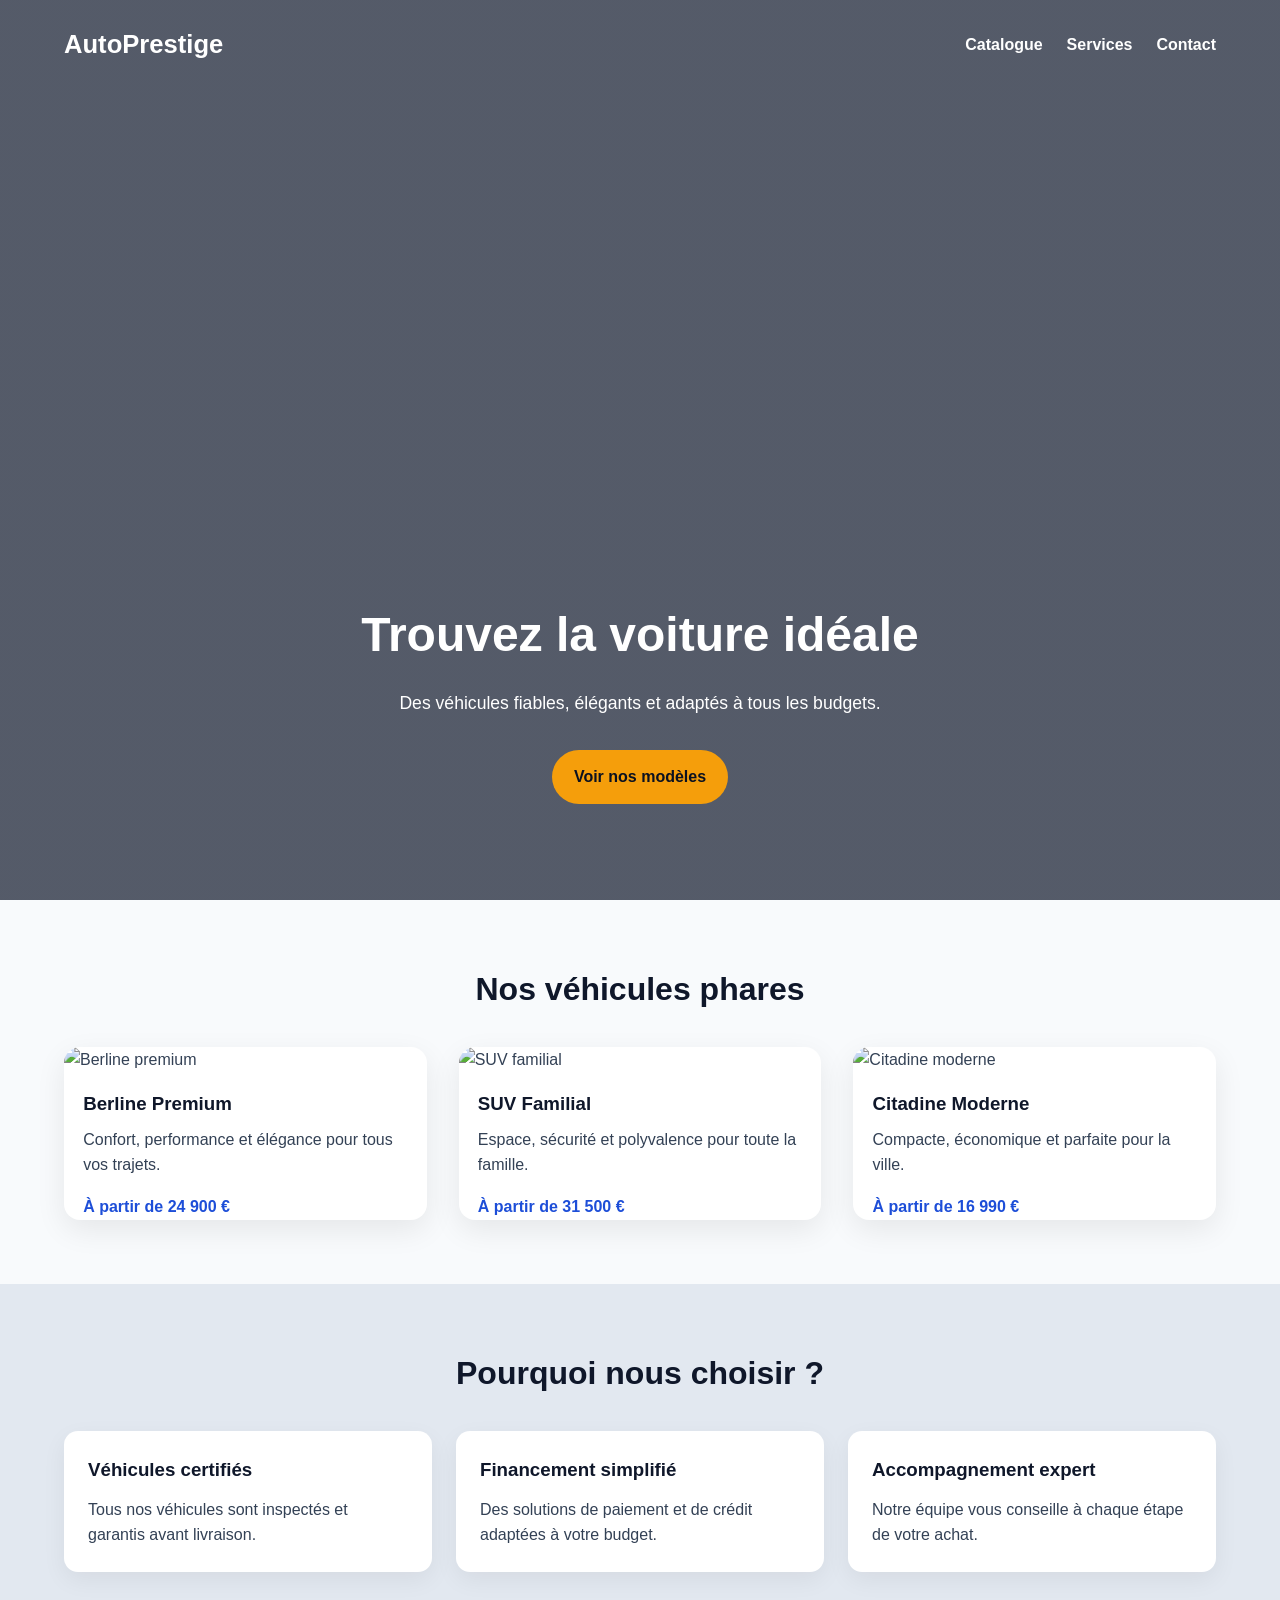
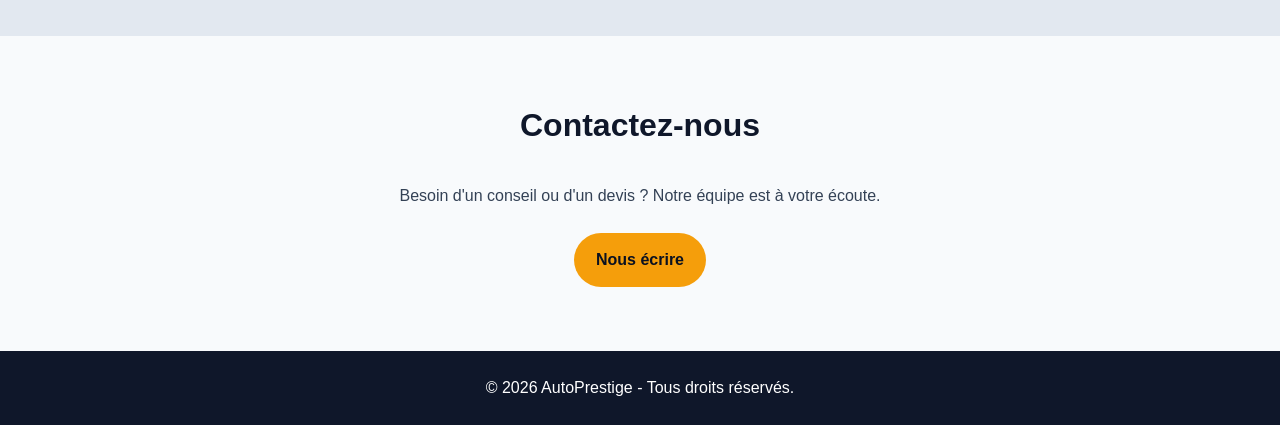
==== index.html @ ef95cc03 "Initialiser le site vitrine statique de vente de voitures" ====
<!DOCTYPE html>
<html lang="fr">
<head>
  <meta charset="UTF-8" />
  <meta name="viewport" content="width=device-width, initial-scale=1.0" />
  <title>AutoPrestige - Vente de voitures</title>
  <link rel="stylesheet" href="style.css" />
</head>
<body>
  <header class="hero">
    <nav class="navbar">
      <div class="logo">AutoPrestige</div>
      <ul class="nav-links">
        <li><a href="#catalogue">Catalogue</a></li>
        <li><a href="#services">Services</a></li>
        <li><a href="#contact">Contact</a></li>
      </ul>
    </nav>

    <div class="hero-content">
      <h1>Trouvez la voiture idéale</h1>
      <p>Des véhicules fiables, élégants et adaptés à tous les budgets.</p>
      <a href="#catalogue" class="btn">Voir nos modèles</a>
    </div>
  </header>

  <main>
    <section id="catalogue" class="section">
      <h2>Nos véhicules phares</h2>
      <div class="cards">
        <article class="card">
          <img src="https://images.unsplash.com/photo-1503376780353-7e6692767b70?auto=format&fit=crop&w=900&q=80" alt="Berline premium" />
          <h3>Berline Premium</h3>
          <p>Confort, performance et élégance pour tous vos trajets.</p>
          <span class="price">À partir de 24 900 €</span>
        </article>

        <article class="card">
          <img src="https://images.unsplash.com/photo-1494976388531-d1058494cdd8?auto=format&fit=crop&w=900&q=80" alt="SUV familial" />
          <h3>SUV Familial</h3>
          <p>Espace, sécurité et polyvalence pour toute la famille.</p>
          <span class="price">À partir de 31 500 €</span>
        </article>

        <article class="card">
          <img src="https://images.unsplash.com/photo-1553440569-bcc63803a83d?auto=format&fit=crop&w=900&q=80" alt="Citadine moderne" />
          <h3>Citadine Moderne</h3>
          <p>Compacte, économique et parfaite pour la ville.</p>
          <span class="price">À partir de 16 990 €</span>
        </article>
      </div>
    </section>

    <section id="services" class="section alt">
      <h2>Pourquoi nous choisir ?</h2>
      <div class="features">
        <div class="feature">
          <h3>Véhicules certifiés</h3>
          <p>Tous nos véhicules sont inspectés et garantis avant livraison.</p>
        </div>
        <div class="feature">
          <h3>Financement simplifié</h3>
          <p>Des solutions de paiement et de crédit adaptées à votre budget.</p>
        </div>
        <div class="feature">
          <h3>Accompagnement expert</h3>
          <p>Notre équipe vous conseille à chaque étape de votre achat.</p>
        </div>
      </div>
    </section>

    <section id="contact" class="section contact">
      <h2>Contactez-nous</h2>
      <p>Besoin d'un conseil ou d'un devis ? Notre équipe est à votre écoute.</p>
      <a href="mailto:contact@autoprestige.fr" class="btn">Nous écrire</a>
    </section>
  </main>

  <footer class="footer">
    <p>&copy; 2026 AutoPrestige - Tous droits réservés.</p>
  </footer>
</body>
</html>
---- style.css ----
:root {
  --primary: #0f172a;
  --secondary: #1d4ed8;
  --accent: #f59e0b;
  --light: #f8fafc;
  --dark: #0b1120;
  --text: #334155;
  --white: #ffffff;
}

* {
  margin: 0;
  padding: 0;
  box-sizing: border-box;
}

body {
  font-family: Arial, sans-serif;
  color: var(--text);
  background: var(--light);
  line-height: 1.6;
}

.hero {
  min-height: 100vh;
  background: linear-gradient(rgba(15, 23, 42, 0.7), rgba(15, 23, 42, 0.7)),
    url('https://images.unsplash.com/photo-1492144534655-ae79c964c9d7?auto=format&fit=crop&w=1600&q=80') center/cover no-repeat;
  color: var(--white);
  display: flex;
  flex-direction: column;
  justify-content: space-between;
}

.navbar {
  display: flex;
  justify-content: space-between;
  align-items: center;
  padding: 1.5rem 5%;
}

.logo {
  font-size: 1.6rem;
  font-weight: bold;
}

.nav-links {
  display: flex;
  list-style: none;
  gap: 1.5rem;
}

.nav-links a {
  color: var(--white);
  text-decoration: none;
  font-weight: 600;
}

.hero-content {
  text-align: center;
  padding: 4rem 5% 6rem;
}

.hero-content h1 {
  font-size: 3rem;
  margin-bottom: 1rem;
}

.hero-content p {
  max-width: 700px;
  margin: 0 auto 2rem;
  font-size: 1.1rem;
}

.btn {
  display: inline-block;
  background: var(--accent);
  color: var(--dark);
  padding: 0.9rem 1.4rem;
  border-radius: 999px;
  text-decoration: none;
  font-weight: bold;
}

.section {
  padding: 4rem 5%;
}

.section h2 {
  text-align: center;
  font-size: 2rem;
  margin-bottom: 2rem;
  color: var(--primary);
}

.cards {
  display: grid;
  grid-template-columns: repeat(auto-fit, minmax(250px, 1fr));
  gap: 2rem;
}

.card {
  background: var(--white);
  border-radius: 16px;
  overflow: hidden;
  box-shadow: 0 10px 30px rgba(0, 0, 0, 0.08);
}

.card img {
  width: 100%;
  height: 220px;
  object-fit: cover;
}

.card h3,
.card p,
.card .price {
  padding: 0 1.2rem;
}

.card h3 {
  margin: 1rem 0 0.5rem;
  color: var(--primary);
}

.card p {
  margin-bottom: 1rem;
}

.price {
  display: block;
  font-weight: bold;
  color: var(--secondary);
  padding-bottom: 1.5rem;
}

.alt {
  background: #e2e8f0;
}

.features {
  display: grid;
  grid-template-columns: repeat(auto-fit, minmax(220px, 1fr));
  gap: 1.5rem;
}

.feature {
  background: var(--white);
  padding: 1.5rem;
  border-radius: 14px;
  box-shadow: 0 8px 24px rgba(0, 0, 0, 0.06);
}

.feature h3 {
  margin-bottom: 0.75rem;
  color: var(--primary);
}

.contact {
  text-align: center;
}

.contact p {
  margin-bottom: 1.5rem;
}

.footer {
  text-align: center;
  padding: 1.5rem;
  background: var(--primary);
  color: var(--white);
}

@media (max-width: 768px) {
  .navbar {
    flex-direction: column;
    gap: 1rem;
  }

  .hero-content h1 {
    font-size: 2.2rem;
  }

  .nav-links {
    flex-wrap: wrap;
    justify-content: center;
  }
}
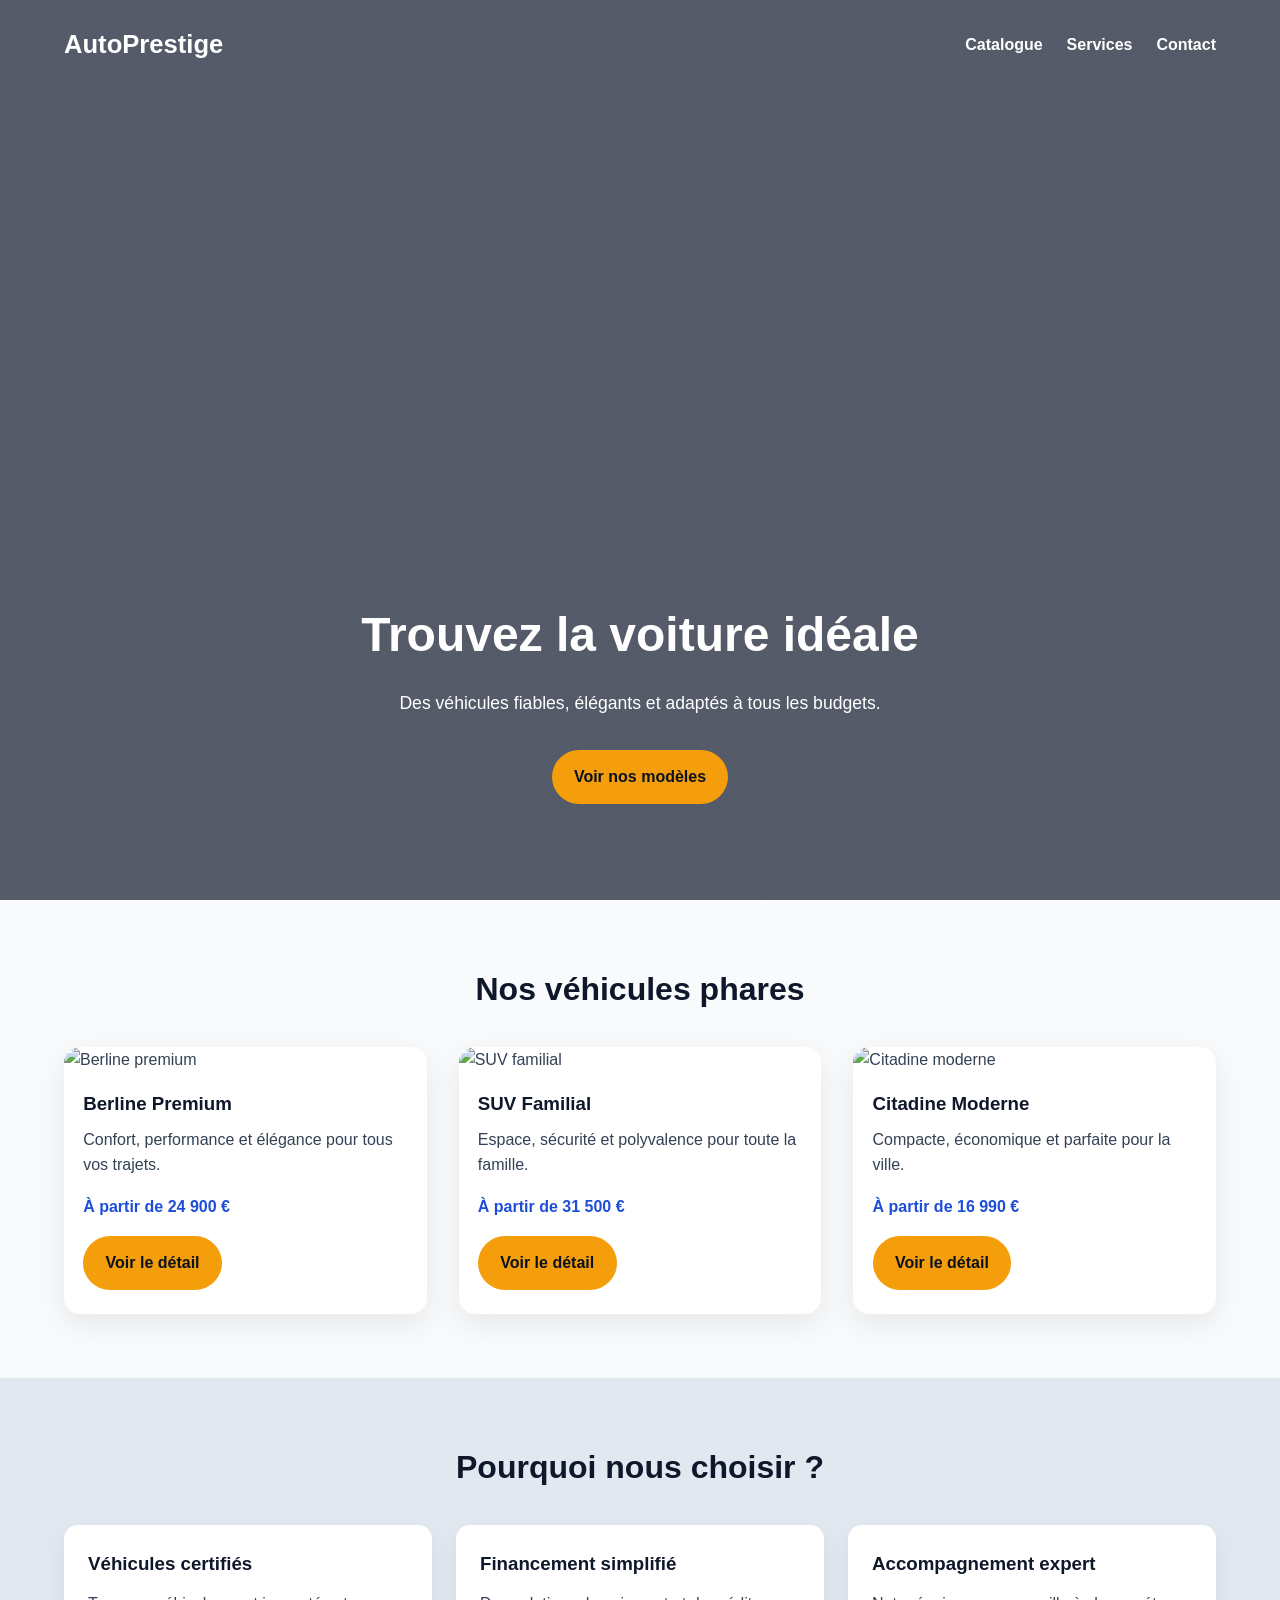
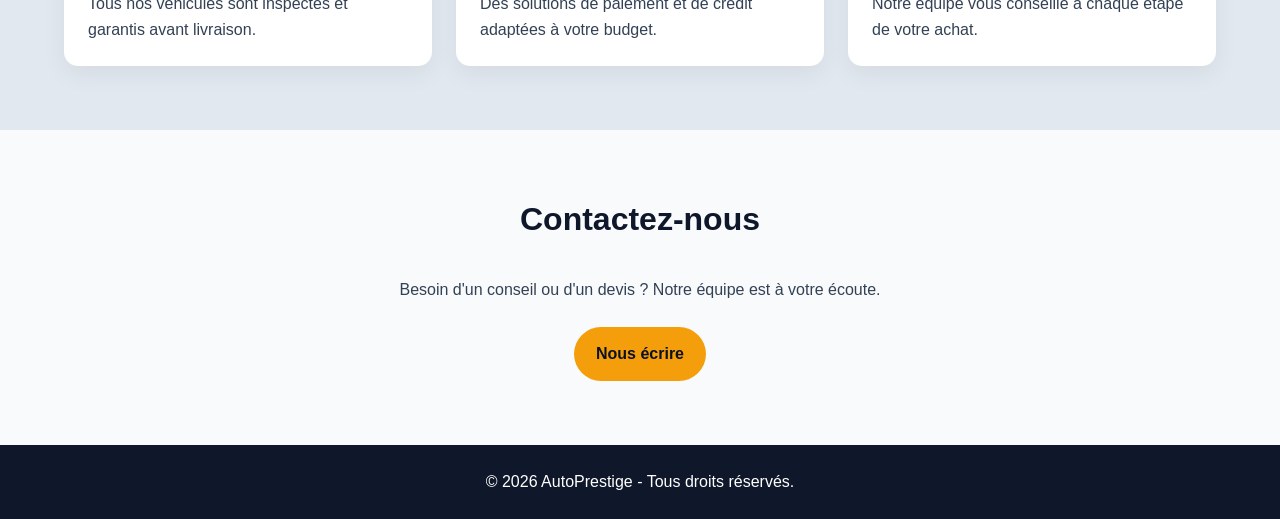
==== commit 037a35b3: "Add simple interactions and car detail page" ====
--- a/index.html
+++ b/index.html
@@ -10,6 +10,7 @@
   <header class="hero">
     <nav class="navbar">
       <div class="logo">AutoPrestige</div>
+      <button class="menu-toggle" aria-label="Ouvrir le menu">☰</button>
       <ul class="nav-links">
         <li><a href="#catalogue">Catalogue</a></li>
         <li><a href="#services">Services</a></li>
@@ -17,7 +18,7 @@
       </ul>
     </nav>
 
-    <div class="hero-content">
+    <div class="hero-content reveal">
       <h1>Trouvez la voiture idéale</h1>
       <p>Des véhicules fiables, élégants et adaptés à tous les budgets.</p>
       <a href="#catalogue" class="btn">Voir nos modèles</a>
@@ -25,7 +26,7 @@
   </header>
 
   <main>
-    <section id="catalogue" class="section">
+    <section id="catalogue" class="section reveal">
       <h2>Nos véhicules phares</h2>
       <div class="cards">
         <article class="card">
@@ -33,6 +34,7 @@
           <h3>Berline Premium</h3>
           <p>Confort, performance et élégance pour tous vos trajets.</p>
           <span class="price">À partir de 24 900 €</span>
+          <a href="voiture.html" class="btn card-btn">Voir le détail</a>
         </article>
 
         <article class="card">
@@ -40,6 +42,7 @@
           <h3>SUV Familial</h3>
           <p>Espace, sécurité et polyvalence pour toute la famille.</p>
           <span class="price">À partir de 31 500 €</span>
+          <a href="voiture.html" class="btn card-btn">Voir le détail</a>
         </article>
 
         <article class="card">
@@ -47,11 +50,12 @@
           <h3>Citadine Moderne</h3>
           <p>Compacte, économique et parfaite pour la ville.</p>
           <span class="price">À partir de 16 990 €</span>
+          <a href="voiture.html" class="btn card-btn">Voir le détail</a>
         </article>
       </div>
     </section>
 
-    <section id="services" class="section alt">
+    <section id="services" class="section alt reveal">
       <h2>Pourquoi nous choisir ?</h2>
       <div class="features">
         <div class="feature">
@@ -69,7 +73,7 @@
       </div>
     </section>
 
-    <section id="contact" class="section contact">
+    <section id="contact" class="section contact reveal">
       <h2>Contactez-nous</h2>
       <p>Besoin d'un conseil ou d'un devis ? Notre équipe est à votre écoute.</p>
       <a href="mailto:contact@autoprestige.fr" class="btn">Nous écrire</a>
@@ -79,5 +83,7 @@
   <footer class="footer">
     <p>&copy; 2026 AutoPrestige - Tous droits réservés.</p>
   </footer>
+
+  <script src="script.js"></script>
 </body>
 </html>
--- a/style.css
+++ b/style.css
@@ -14,6 +14,10 @@
   box-sizing: border-box;
 }
 
+html {
+  scroll-behavior: smooth;
+}
+
 body {
   font-family: Arial, sans-serif;
   color: var(--text);
@@ -36,11 +40,21 @@
   justify-content: space-between;
   align-items: center;
   padding: 1.5rem 5%;
+  position: relative;
 }
 
 .logo {
   font-size: 1.6rem;
   font-weight: bold;
+}
+
+.menu-toggle {
+  display: none;
+  background: transparent;
+  border: none;
+  color: var(--white);
+  font-size: 1.8rem;
+  cursor: pointer;
 }
 
 .nav-links {
@@ -79,6 +93,12 @@
   border-radius: 999px;
   text-decoration: none;
   font-weight: bold;
+  transition: transform 0.2s ease, opacity 0.2s ease;
+}
+
+.btn:hover {
+  transform: translateY(-2px);
+  opacity: 0.95;
 }
 
 .section {
@@ -103,6 +123,12 @@
   border-radius: 16px;
   overflow: hidden;
   box-shadow: 0 10px 30px rgba(0, 0, 0, 0.08);
+  transition: transform 0.25s ease, box-shadow 0.25s ease;
+}
+
+.card:hover {
+  transform: translateY(-8px);
+  box-shadow: 0 18px 40px rgba(0, 0, 0, 0.12);
 }
 
 .card img {
@@ -113,12 +139,15 @@
 
 .card h3,
 .card p,
-.card .price {
-  padding: 0 1.2rem;
+.card .price,
+.card .card-btn {
+  margin-left: 1.2rem;
+  margin-right: 1.2rem;
 }
 
 .card h3 {
-  margin: 1rem 0 0.5rem;
+  margin-top: 1rem;
+  margin-bottom: 0.5rem;
   color: var(--primary);
 }
 
@@ -130,7 +159,11 @@
   display: block;
   font-weight: bold;
   color: var(--secondary);
-  padding-bottom: 1.5rem;
+  margin-bottom: 1rem;
+}
+
+.card-btn {
+  margin-bottom: 1.5rem;
 }
 
 .alt {
@@ -170,18 +203,97 @@
   color: var(--white);
 }
 
+.reveal {
+  opacity: 0;
+  transform: translateY(24px);
+  transition: opacity 0.6s ease, transform 0.6s ease;
+}
+
+.reveal.visible {
+  opacity: 1;
+  transform: translateY(0);
+}
+
+.detail-page .hero {
+  min-height: 55vh;
+}
+
+.detail-container {
+  max-width: 1100px;
+  margin: 0 auto;
+  display: grid;
+  grid-template-columns: 1.2fr 1fr;
+  gap: 2rem;
+  align-items: start;
+}
+
+.detail-image img {
+  width: 100%;
+  border-radius: 18px;
+  box-shadow: 0 12px 30px rgba(0, 0, 0, 0.12);
+}
+
+.detail-info {
+  background: var(--white);
+  border-radius: 18px;
+  padding: 2rem;
+  box-shadow: 0 12px 30px rgba(0, 0, 0, 0.08);
+}
+
+.detail-info h2 {
+  text-align: left;
+  margin-bottom: 1rem;
+}
+
+.specs {
+  list-style: none;
+  margin: 1.5rem 0;
+}
+
+.specs li {
+  padding: 0.75rem 0;
+  border-bottom: 1px solid #e2e8f0;
+}
+
+.back-link {
+  display: inline-block;
+  margin-top: 1.5rem;
+  color: var(--secondary);
+  text-decoration: none;
+  font-weight: bold;
+}
+
+@media (max-width: 900px) {
+  .detail-container {
+    grid-template-columns: 1fr;
+  }
+}
+
 @media (max-width: 768px) {
+  .menu-toggle {
+    display: block;
+  }
+
   .navbar {
+    flex-wrap: wrap;
+    gap: 1rem;
+  }
+
+  .nav-links {
+    display: none;
+    width: 100%;
     flex-direction: column;
-    gap: 1rem;
+    align-items: center;
+    background: rgba(15, 23, 42, 0.95);
+    padding: 1rem 0;
+    border-radius: 12px;
+  }
+
+  .nav-links.open {
+    display: flex;
   }
 
   .hero-content h1 {
     font-size: 2.2rem;
   }
-
-  .nav-links {
-    flex-wrap: wrap;
-    justify-content: center;
-  }
-}
+}
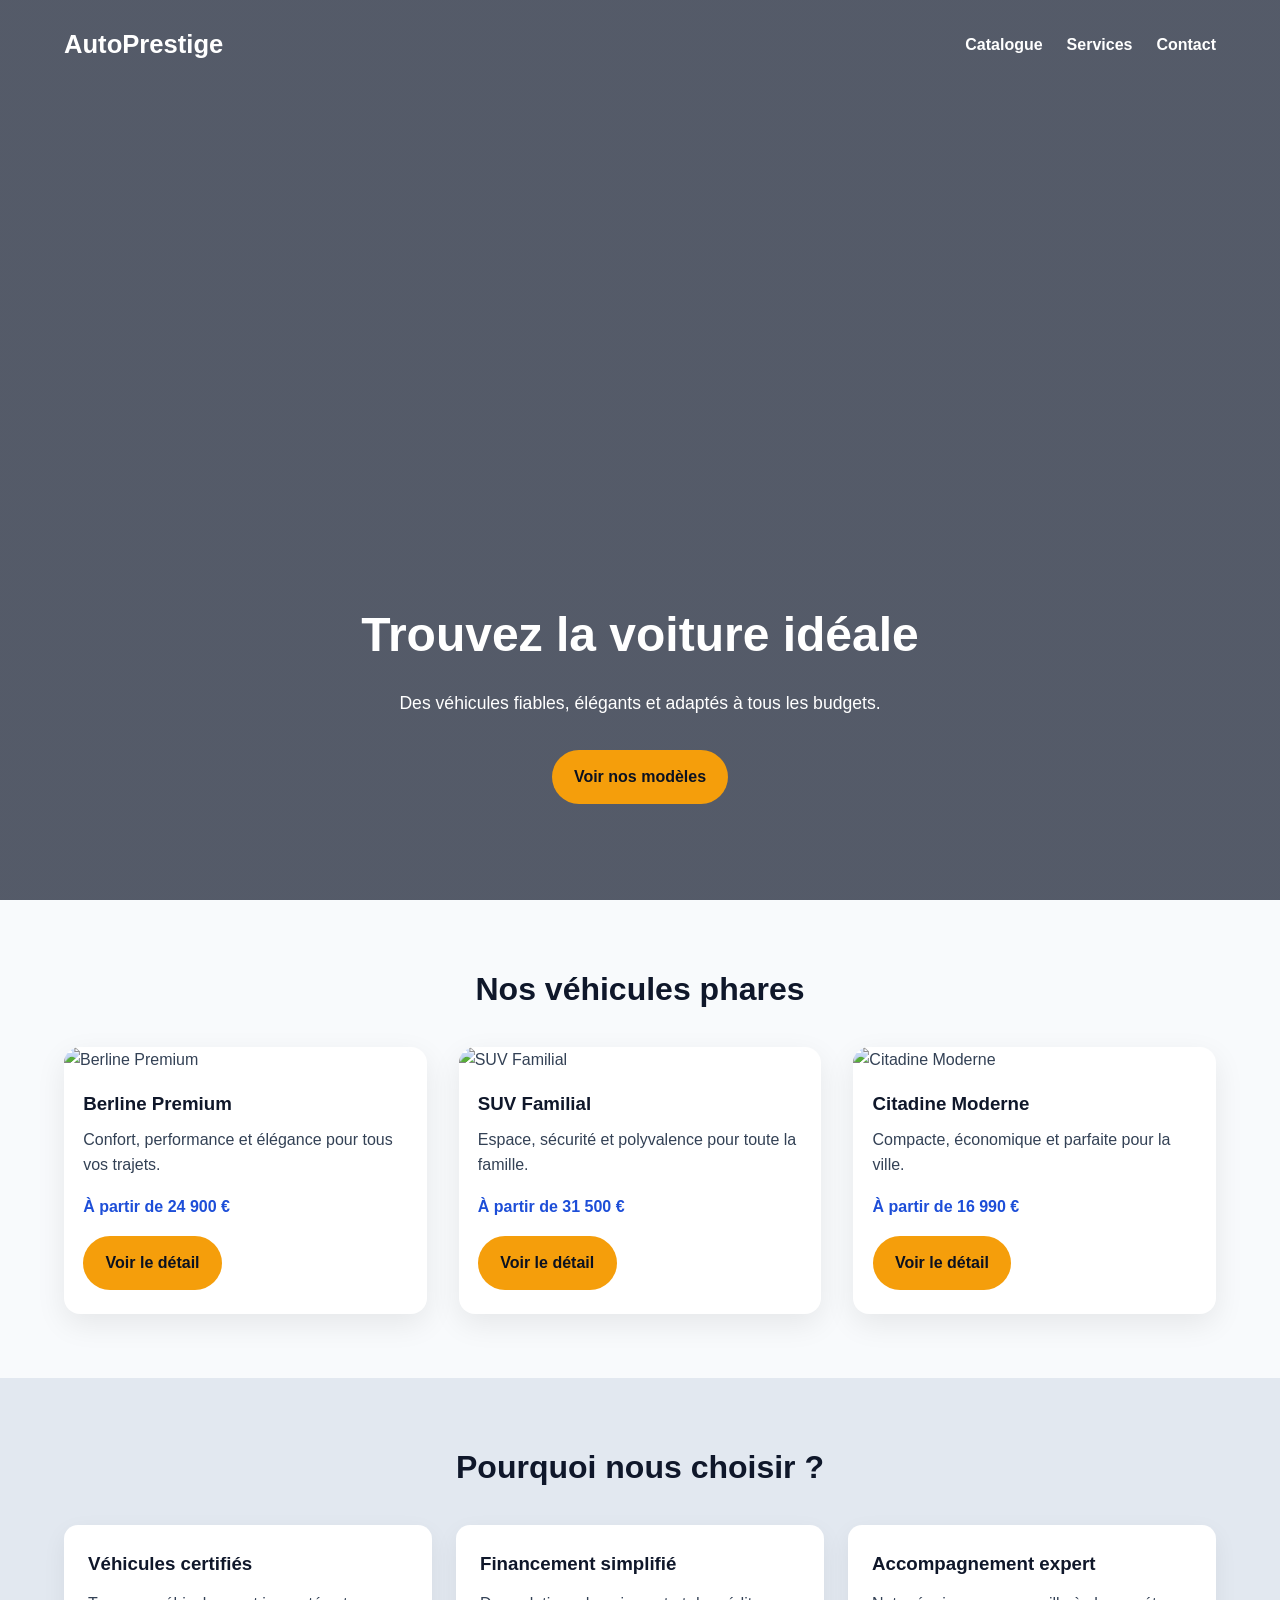
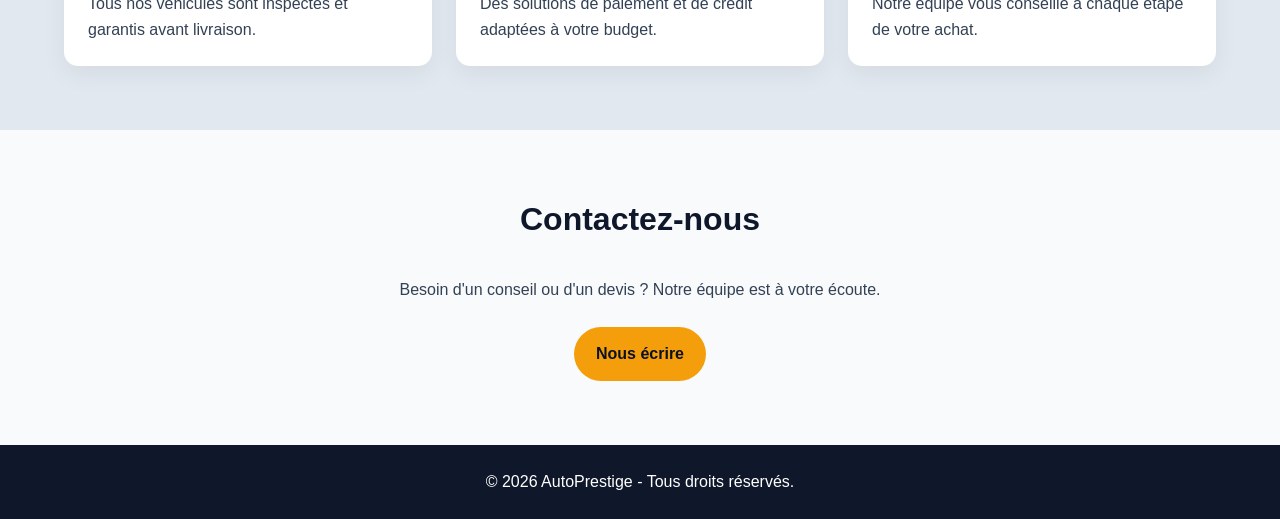
==== commit 86cea5cb: "Transform catalogue into dynamic JS cards and add per-car detail pages" ====
--- a/index.html
+++ b/index.html
@@ -28,31 +28,7 @@
   <main>
     <section id="catalogue" class="section reveal">
       <h2>Nos véhicules phares</h2>
-      <div class="cards">
-        <article class="card">
-          <img src="https://images.unsplash.com/photo-1503376780353-7e6692767b70?auto=format&fit=crop&w=900&q=80" alt="Berline premium" />
-          <h3>Berline Premium</h3>
-          <p>Confort, performance et élégance pour tous vos trajets.</p>
-          <span class="price">À partir de 24 900 €</span>
-          <a href="voiture.html" class="btn card-btn">Voir le détail</a>
-        </article>
-
-        <article class="card">
-          <img src="https://images.unsplash.com/photo-1494976388531-d1058494cdd8?auto=format&fit=crop&w=900&q=80" alt="SUV familial" />
-          <h3>SUV Familial</h3>
-          <p>Espace, sécurité et polyvalence pour toute la famille.</p>
-          <span class="price">À partir de 31 500 €</span>
-          <a href="voiture.html" class="btn card-btn">Voir le détail</a>
-        </article>
-
-        <article class="card">
-          <img src="https://images.unsplash.com/photo-1553440569-bcc63803a83d?auto=format&fit=crop&w=900&q=80" alt="Citadine moderne" />
-          <h3>Citadine Moderne</h3>
-          <p>Compacte, économique et parfaite pour la ville.</p>
-          <span class="price">À partir de 16 990 €</span>
-          <a href="voiture.html" class="btn card-btn">Voir le détail</a>
-        </article>
-      </div>
+      <div id="catalogue-cards" class="cards"></div>
     </section>
 
     <section id="services" class="section alt reveal">
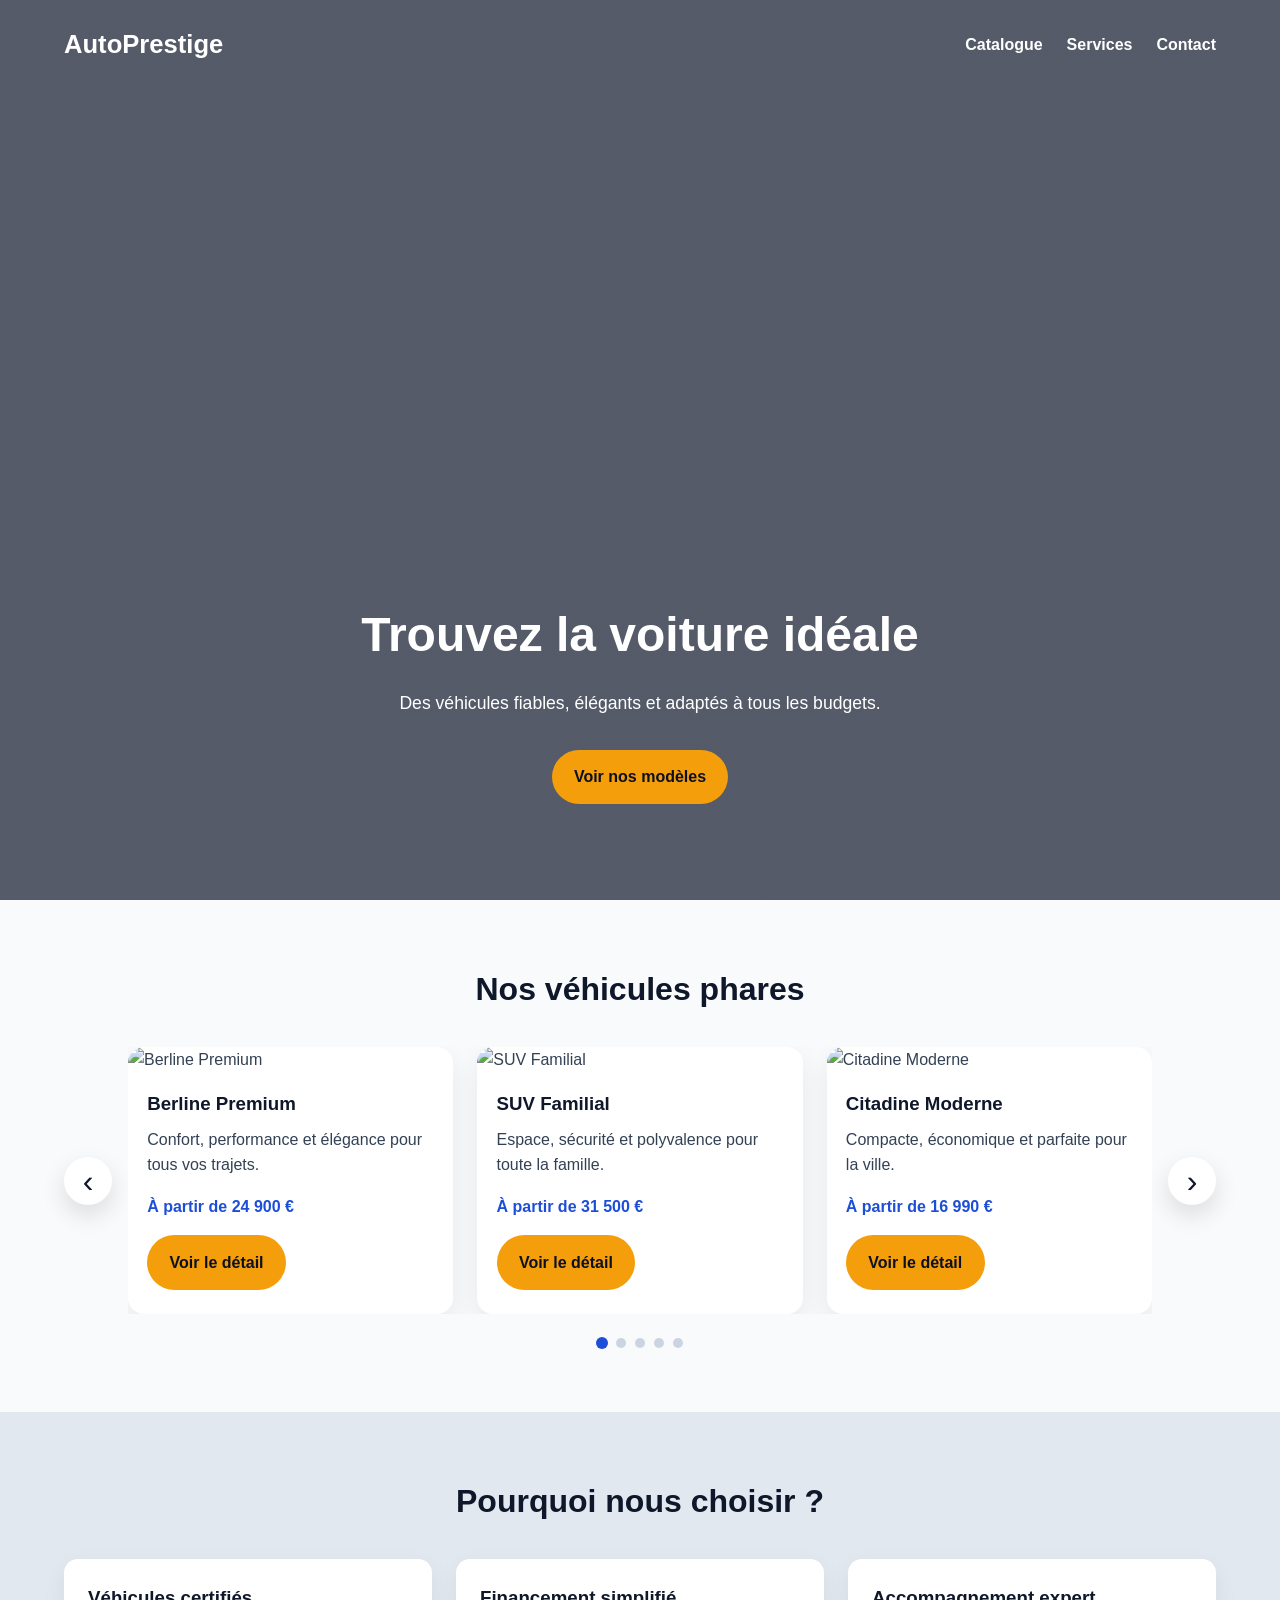
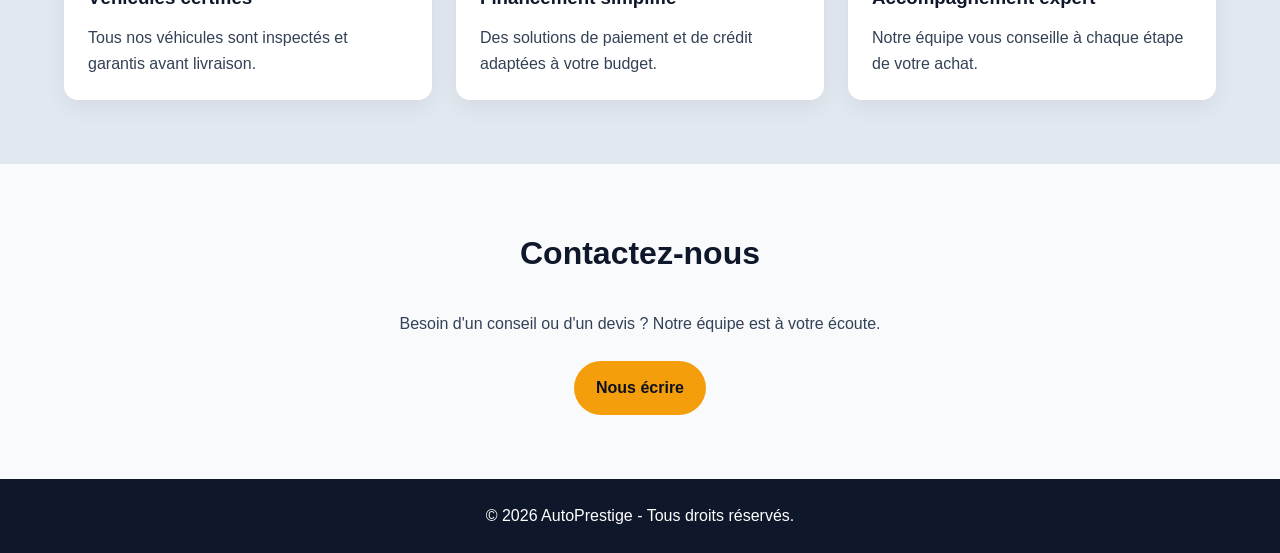
==== commit d484a974: "Ajoute un carousel fluide avec 7 véhicules phares et leurs pages de détail" ====
--- a/index.html
+++ b/index.html
@@ -28,7 +28,14 @@
   <main>
     <section id="catalogue" class="section reveal">
       <h2>Nos véhicules phares</h2>
-      <div id="catalogue-cards" class="cards"></div>
+      <div class="carousel">
+        <button class="carousel-btn carousel-btn-prev" aria-label="Véhicule précédent">‹</button>
+        <div class="carousel-track-wrapper">
+          <div id="catalogue-cards" class="carousel-track"></div>
+        </div>
+        <button class="carousel-btn carousel-btn-next" aria-label="Véhicule suivant">›</button>
+      </div>
+      <div id="carousel-dots" class="carousel-dots" aria-label="Navigation du carousel"></div>
     </section>
 
     <section id="services" class="section alt reveal">
--- a/style.css
+++ b/style.css
@@ -123,11 +123,11 @@
   border-radius: 16px;
   overflow: hidden;
   box-shadow: 0 10px 30px rgba(0, 0, 0, 0.08);
-  transition: transform 0.25s ease, box-shadow 0.25s ease;
+  transition: transform 0.35s ease, box-shadow 0.35s ease;
 }
 
 .card:hover {
-  transform: translateY(-8px);
+  transform: translateY(-8px) scale(1.01);
   box-shadow: 0 18px 40px rgba(0, 0, 0, 0.12);
 }
 
@@ -164,6 +164,71 @@
 
 .card-btn {
   margin-bottom: 1.5rem;
+}
+
+.carousel {
+  position: relative;
+  display: flex;
+  align-items: center;
+  gap: 1rem;
+}
+
+.carousel-track-wrapper {
+  overflow: hidden;
+  width: 100%;
+}
+
+.carousel-track {
+  display: flex;
+  gap: 1.5rem;
+  transition: transform 0.65s cubic-bezier(0.22, 1, 0.36, 1);
+  will-change: transform;
+}
+
+.carousel-track .card {
+  flex: 0 0 calc((100% - 3rem) / 3);
+}
+
+.carousel-btn {
+  width: 48px;
+  height: 48px;
+  border: none;
+  border-radius: 50%;
+  background: var(--white);
+  color: var(--primary);
+  font-size: 2rem;
+  line-height: 1;
+  cursor: pointer;
+  box-shadow: 0 10px 24px rgba(0, 0, 0, 0.12);
+  transition: transform 0.2s ease, background 0.2s ease;
+  flex-shrink: 0;
+}
+
+.carousel-btn:hover {
+  transform: scale(1.06);
+  background: #eff6ff;
+}
+
+.carousel-dots {
+  display: flex;
+  justify-content: center;
+  gap: 0.55rem;
+  margin-top: 1.5rem;
+}
+
+.carousel-dot {
+  width: 10px;
+  height: 10px;
+  border-radius: 50%;
+  border: none;
+  background: #cbd5e1;
+  cursor: pointer;
+  transition: transform 0.2s ease, background 0.2s ease;
+}
+
+.carousel-dot.active {
+  background: var(--secondary);
+  transform: scale(1.2);
 }
 
 .alt {
@@ -266,6 +331,10 @@
 @media (max-width: 900px) {
   .detail-container {
     grid-template-columns: 1fr;
+  }
+
+  .carousel-track .card {
+    flex: 0 0 calc((100% - 1.5rem) / 2);
   }
 }
 
@@ -296,4 +365,20 @@
   .hero-content h1 {
     font-size: 2.2rem;
   }
-}
+
+  .carousel {
+    gap: 0.5rem;
+  }
+
+  .carousel-btn {
+    width: 42px;
+    height: 42px;
+    font-size: 1.6rem;
+  }
+}
+
+@media (max-width: 640px) {
+  .carousel-track .card {
+    flex: 0 0 100%;
+  }
+}
